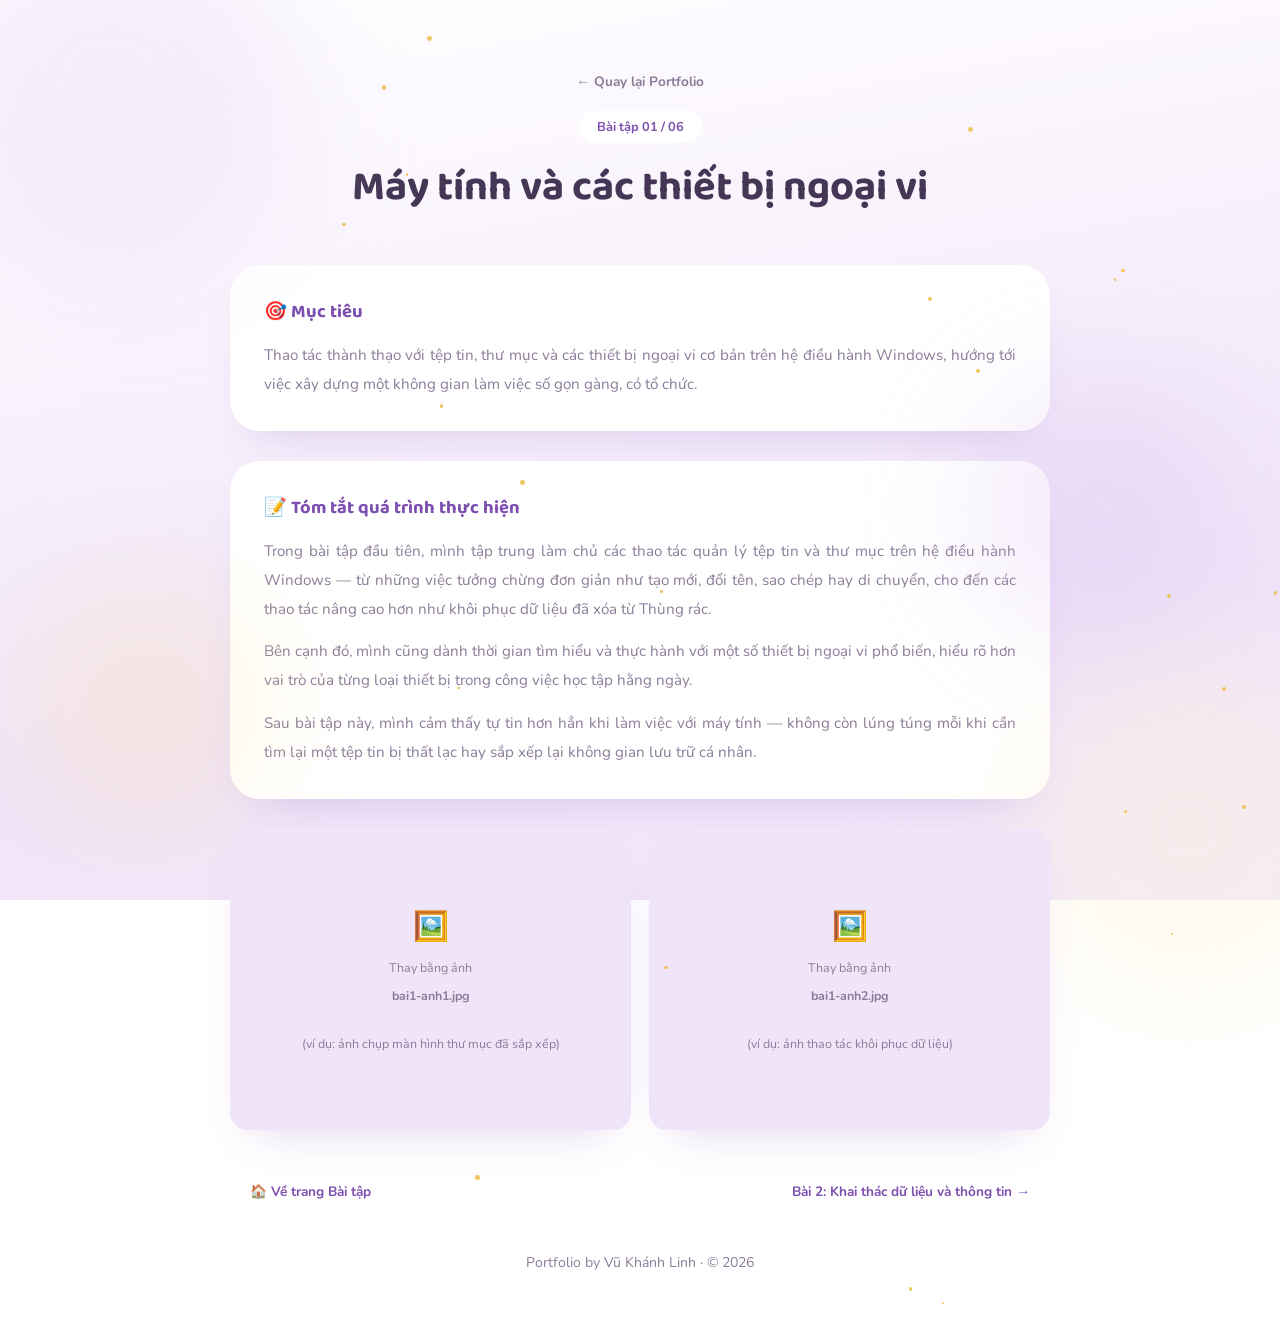
==== baitap1.html @ 7722052b "Create baitap1.html" ====
<!DOCTYPE html>
<html lang="vi">
<head>
<meta charset="UTF-8">
<meta name="viewport" content="width=device-width, initial-scale=1.0">
<title>Bài 1 · Máy tính và các thiết bị ngoại vi — Vũ Khánh Linh</title>
<link rel="preconnect" href="https://fonts.googleapis.com">
<link rel="preconnect" href="https://fonts.gstatic.com" crossorigin>
<link href="https://fonts.googleapis.com/css2?family=Baloo+2:wght@500;600;700;800&family=Nunito:wght@400;500;600;700;800&display=swap" rel="stylesheet">
<link rel="stylesheet" href="style.css">
</head>
<body>

<div class="blob-wrap"><div class="blob blob-1"></div></div>
<div class="blob-wrap"><div class="blob blob-2"></div></div>
<div class="blob-wrap"><div class="blob blob-3"></div></div>
<div class="blob-wrap"><div class="blob blob-4"></div></div>
<div id="star-layer"></div>

<div class="subpage-header">
  <a href="index.html#bai-tap" class="back-link">← Quay lại Portfolio</a><br>
  <span class="subpage-tag">Bài tập 01 / 06</span>
  <h1>Máy tính và các thiết bị ngoại vi</h1>
</div>

<div class="subpage-block">
  <h2>🎯 Mục tiêu</h2>
  <p>Thao tác thành thạo với tệp tin, thư mục và các thiết bị ngoại vi cơ bản trên hệ điều hành
    Windows, hướng tới việc xây dựng một không gian làm việc số gọn gàng, có tổ chức.</p>
</div>

<div class="subpage-block">
  <h2>📝 Tóm tắt quá trình thực hiện</h2>
  <p>Trong bài tập đầu tiên, mình tập trung làm chủ các thao tác quản lý tệp tin và thư mục trên
    hệ điều hành Windows — từ những việc tưởng chừng đơn giản như tạo mới, đổi tên, sao chép hay
    di chuyển, cho đến các thao tác nâng cao hơn như khôi phục dữ liệu đã xóa từ Thùng rác.</p>
  <p>Bên cạnh đó, mình cũng dành thời gian tìm hiểu và thực hành với một số thiết bị ngoại vi
    phổ biến, hiểu rõ hơn vai trò của từng loại thiết bị trong công việc học tập hằng ngày.</p>
  <p>Sau bài tập này, mình cảm thấy tự tin hơn hẳn khi làm việc với máy tính — không còn lúng
    túng mỗi khi cần tìm lại một tệp tin bị thất lạc hay sắp xếp lại không gian lưu trữ cá nhân.</p>
</div>

<div class="image-gallery">
  <div class="image-slot">
    <img src="bai1-anh1.jpg" alt="Hình minh họa quá trình thực hiện bài 1 - ảnh 1"
         onerror="this.style.display='none'; this.nextElementSibling.style.display='flex';">
    <div class="image-placeholder" style="display:none;">
      <span class="ic">🖼️</span>Thay bằng ảnh <b>bai1-anh1.jpg</b><br>(ví dụ: ảnh chụp màn hình thư mục đã sắp xếp)
    </div>
  </div>
  <div class="image-slot">
    <img src="bai1-anh2.jpg" alt="Hình minh họa quá trình thực hiện bài 1 - ảnh 2"
         onerror="this.style.display='none'; this.nextElementSibling.style.display='flex';">
    <div class="image-placeholder" style="display:none;">
      <span class="ic">🖼️</span>Thay bằng ảnh <b>bai1-anh2.jpg</b><br>(ví dụ: ảnh thao tác khôi phục dữ liệu)
    </div>
  </div>
</div>

<div class="subpage-nav">
  <a href="index.html#bai-tap">🏠 Về trang Bài tập</a>
  <a href="bai-tap-2.html">Bài 2: Khai thác dữ liệu và thông tin →</a>
</div>

<footer>Portfolio by Vũ Khánh Linh · © 2026</footer>

<script>
  const starLayer = document.getElementById('star-layer');
  for(let i=0;i<40;i++){
    const s = document.createElement('div');
    s.className = 'twinkle';
    const size = 2 + Math.random()*3;
    s.style.width = size+'px'; s.style.height = size+'px';
    s.style.left = (Math.random()*100)+'vw';
    s.style.top = (Math.random()*300)+'vh';
    s.style.animationDuration = (2+Math.random()*3)+'s';
    s.style.animationDelay = (Math.random()*4)+'s';
    starLayer.appendChild(s);
  }
</script>
</body>
</html>
---- style.css ----
:root{
  --twilight-pale: #F8F2FC;
  --twilight-deep: #F0E4F9;
  --purple-pale: #E6D6F5;
  --purple-soft: #CDA9EA;
  --purple: #A97AD1;
  --purple-deep: #7C4FB0;
  --gold-pale: #FFF3D6;
  --gold-soft: #FFE29C;
  --gold: #F0C563;
  --gold-deep: #DDA53A;
  --ink: #453655;
  --muted: #8B7C99;
  --white-soft: #FFFFFF;
  --shadow-soft: 0 22px 44px -24px rgba(124, 79, 176, 0.26);
  --radius-lg: 30px;
  --radius-sm: 18px;
}
*{ box-sizing: border-box; }
html{ scroll-behavior: smooth; }
@media (prefers-reduced-motion: reduce){
  html{ scroll-behavior: auto; }
  *{ animation-duration: 0.01ms !important; animation-iteration-count: 1 !important; transition-duration: 0.01ms !important; }
}
body{
  margin: 0; font-family: 'Nunito', sans-serif; color: var(--ink);
  background: linear-gradient(170deg, #FFFFFF 0%, var(--twilight-pale) 35%, var(--twilight-deep) 70%, #F3E8FB 100%);
  background-attachment: fixed; overflow-x: hidden; position: relative;
}
h1, h2, h3, .display{ font-family: 'Baloo 2', cursive; font-weight: 700; }
a{ color: inherit; text-decoration: none; }

/* ===== animated aurora blobs + stars ===== */
.blob-wrap{ position: fixed; inset: 0; z-index: 0; pointer-events: none; }
.blob{ position: fixed; border-radius: 50%; filter: blur(60px); opacity: 0.38; z-index: 0; pointer-events: none; }
.blob-1{ width: 380px; height: 380px; background: var(--purple-pale); top: -100px; left: -80px; animation: float1 17s ease-in-out infinite; }
.blob-2{ width: 340px; height: 340px; background: var(--gold-pale); bottom: -100px; right: -80px; animation: float2 21s ease-in-out infinite; }
.blob-3{ width: 260px; height: 260px; background: var(--purple-soft); top: 42%; right: 4%; animation: float3 19s ease-in-out infinite; opacity: 0.22; }
.blob-4{ width: 240px; height: 240px; background: var(--gold-soft); top: 65%; left: 2%; animation: float2 23s ease-in-out infinite; opacity: 0.25; }
@keyframes float1{ 0%,100%{ transform: translate(0,0) scale(1); } 50%{ transform: translate(-45px,55px) scale(1.12); } }
@keyframes float2{ 0%,100%{ transform: translate(0,0) scale(1); } 50%{ transform: translate(45px,-35px) scale(1.15); } }
@keyframes float3{ 0%,100%{ transform: translate(0,0) scale(1); } 50%{ transform: translate(-28px,-30px) scale(0.9); } }

#star-layer{ position: fixed; inset: 0; pointer-events: none; z-index: 1; }
.twinkle{ position: absolute; border-radius: 50%; background: var(--gold); animation: twinkle ease-in-out infinite; }
@keyframes twinkle{ 0%,100%{ opacity: 0.15; transform: scale(0.8); } 50%{ opacity: 0.9; transform: scale(1.3); } }

#sticker-layer{ position: fixed; inset: 0; pointer-events: none; z-index: 1; }
.float-sticker{ position: absolute; font-size: 1.5rem; animation: bob 5.5s ease-in-out infinite; opacity: 0.8; filter: drop-shadow(0 6px 10px rgba(124,79,176,0.18)); }
@keyframes bob{ 0%,100%{ transform: translateY(0) rotate(-6deg); } 50%{ transform: translateY(-20px) rotate(8deg); } }

.cursor-glow{
  position: fixed; width: 20px; height: 20px; border-radius: 50%;
  background: radial-gradient(circle, rgba(255,255,255,0.95), var(--gold-soft) 55%, transparent 75%);
  pointer-events: none; z-index: 999; transform: translate(-50%,-50%); mix-blend-mode: multiply;
  opacity: 0; transition: opacity 0.3s ease;
}

nav{
  position: sticky; top: 14px; z-index: 50; display: flex; align-items: center; justify-content: space-between;
  padding: 12px 22px; margin: 14px 6vw 0; background: rgba(255,255,255,0.78); backdrop-filter: blur(16px);
  border: 1px solid rgba(124,79,176,0.15); border-radius: 999px; box-shadow: var(--shadow-soft);
  flex-wrap: wrap; gap: 10px;
}
.logo-group{ display: flex; align-items: center; gap: 10px; }
.logo-badge{
  width: 38px; height: 38px; border-radius: 50%; overflow: hidden; flex-shrink: 0;
  background: linear-gradient(135deg, var(--purple-soft), var(--gold-soft)); display: flex; align-items: center; justify-content: center;
  border: 2px solid #fff; box-shadow: var(--shadow-soft); font-family: 'Baloo 2', cursive; color: var(--purple-deep); font-size: 0.9rem;
}
.logo-badge img{ width: 100%; height: 100%; object-fit: cover; }
.logo{ font-family: 'Baloo 2', cursive; font-size: 1.2rem; color: var(--purple-deep); }
.mssv-chip{
  font-size: 0.64rem; font-weight: 700; color: var(--gold-deep); background: rgba(240,197,99,0.18);
  border: 1px solid rgba(240,197,99,0.4); padding: 4px 12px; border-radius: 999px; white-space: nowrap;
}
.nav-links{ display: flex; gap: 4px; list-style: none; margin: 0; padding: 6px; background: rgba(255,255,255,0.6); border-radius: 999px; flex-wrap: wrap; }
.nav-links li a{
  display: inline-block; padding: 9px 14px; border-radius: 999px; font-weight: 700; font-size: 0.82rem;
  color: var(--ink); transition: all 0.4s cubic-bezier(.3,1.4,.5,1);
}
.nav-links li a:hover, .nav-links li a.active{
  background: linear-gradient(135deg, var(--purple-deep), var(--gold-deep)); color: #fff;
  box-shadow: 0 8px 18px -6px rgba(124,79,176,0.4); transform: translateY(-2px) scale(1.04);
}
.nav-actions{ display: flex; align-items: center; gap: 10px; }
.nav-btn{
  display: inline-flex; align-items: center; gap: 6px; padding: 10px 16px; border-radius: 999px;
  font-weight: 700; font-size: 0.76rem; white-space: nowrap; cursor: pointer; border: none;
  font-family: 'Nunito', sans-serif; transition: transform 0.35s cubic-bezier(.3,1.4,.5,1);
}
.nav-btn-outline{ background: rgba(255,255,255,0.7); color: var(--purple-deep); border: 1.5px solid rgba(124,79,176,0.28); }
.nav-btn-outline:hover{ transform: translateY(-3px) rotate(-2deg); background: #fff; }
.nav-btn-solid{ background: linear-gradient(135deg, var(--gold-deep), var(--gold)); color: #fff; }
.nav-btn-solid:hover{ transform: translateY(-3px) rotate(2deg); box-shadow: 0 12px 22px -8px rgba(221,165,58,0.45); }

section{ position: relative; z-index: 2; padding: 90px 8vw; max-width: 1160px; margin: 0 auto; }
.reveal{ opacity: 0; transform: translateY(36px) scale(0.98); transition: opacity 0.7s ease, transform 0.7s cubic-bezier(.2,.8,.3,1.15); }
.reveal.in-view{ opacity: 1; transform: translateY(0) scale(1); }
.section-head{ text-align: center; margin-bottom: 46px; }
.section-head h2{ font-size: clamp(1.6rem, 3.6vw, 2.3rem); color: var(--ink); }
.section-head p{ max-width: 560px; margin: 10px auto 0; color: var(--muted); font-size: 0.98rem; }
.eyebrow{
  display: inline-flex; background: var(--white-soft); padding: 7px 18px; border-radius: 999px;
  font-weight: 700; font-size: 0.82rem; color: var(--purple-deep); box-shadow: var(--shadow-soft);
}

/* ===== HERO — asymmetric: text left, floating moon-badge avatar overlapping top-right ===== */
.hero{ padding-top: 70px; position: relative; }
.hero-inner{
  max-width: 760px; margin: 0 auto; text-align: center; display: flex; flex-direction: column;
  align-items: center; gap: 18px; position: relative;
}
.moon-avatar{
  position: relative; width: 128px; height: 128px; border-radius: 50%; margin-bottom: 4px;
  padding: 6px; background: linear-gradient(135deg, var(--purple-soft), var(--gold-soft));
  box-shadow: var(--shadow-soft); animation: frame-float 6s ease-in-out infinite;
}
@keyframes frame-float{ 0%,100%{ transform: translateY(0) rotate(-2deg); } 50%{ transform: translateY(-12px) rotate(2deg); } }
.moon-avatar::before{
  content: ""; position: absolute; inset: -9px; border-radius: 50%;
  border: 2px dashed rgba(124,79,176,0.35); animation: spin 30s linear infinite;
}
@keyframes spin{ to{ transform: rotate(360deg); } }
.moon-inner{
  width: 100%; height: 100%; border-radius: 50%; overflow: hidden;
  background: linear-gradient(160deg, #FBF5FF, var(--purple-pale)); display: flex; align-items: center; justify-content: center;
}
.moon-inner img{ width: 100%; height: 100%; object-fit: cover; }
.moon-inner .avatar-fallback{ font-family: 'Baloo 2', cursive; color: var(--purple-deep); font-size: 2.6rem; }
.moon-avatar .star-badge{
  position: absolute; bottom: -2px; right: -6px; background: #fff; border-radius: 50%; width: 38px; height: 38px;
  display: flex; align-items: center; justify-content: center; font-size: 1.05rem; box-shadow: var(--shadow-soft);
  animation: wiggle 3.5s ease-in-out infinite; z-index: 3;
}
@keyframes wiggle{ 0%,100%{ transform: rotate(-10deg); } 50%{ transform: rotate(12deg); } }
.hero h1{ font-size: clamp(2.1rem, 4.6vw, 3.2rem); line-height: 1.2; margin: 0; color: var(--ink); }
.hero h1 span{ color: var(--purple-deep); }
.hero-inner > p{ font-size: 1rem; line-height: 1.85; color: var(--muted); max-width: 600px; }
.hero-inner > p b{ color: var(--ink); }
.hero-meta{ display: flex; flex-wrap: wrap; gap: 10px; justify-content: center; }
.hero-meta span{
  font-size: 0.78rem; font-weight: 700; padding: 8px 16px; border-radius: 999px;
  background: var(--white-soft); border: 1px solid rgba(124,79,176,0.22); color: var(--purple-deep); box-shadow: var(--shadow-soft);
}
.hero-cta{ display: flex; gap: 14px; flex-wrap: wrap; justify-content: center; margin-top: 6px; }
.btn{
  padding: 13px 26px; border-radius: 999px; font-weight: 700; font-family: 'Nunito', sans-serif;
  cursor: pointer; border: none; font-size: 0.9rem; transition: transform 0.35s cubic-bezier(.3,1.4,.5,1), box-shadow 0.35s ease;
  display: inline-block;
}
.btn-primary{ background: linear-gradient(135deg, var(--purple-deep), var(--purple)); color: #fff; box-shadow: 0 14px 26px -10px rgba(124,79,176,0.45); }
.btn-primary:hover{ transform: translateY(-4px) scale(1.03) rotate(-1deg); }
.btn-ghost{ background: rgba(255,255,255,0.7); color: var(--gold-deep); border: 2px solid var(--gold-soft); }
.btn-ghost:hover{ transform: translateY(-4px) rotate(1deg); background: #fff; }

/* ===== Đôi nét về mình — horizontal constellation ribbon ===== */
.constellation{ display: flex; align-items: flex-start; justify-content: space-between; position: relative; gap: 10px; }
.constellation::before{
  content: ""; position: absolute; top: 22px; left: 8%; right: 8%; height: 2px;
  background: repeating-linear-gradient(to right, var(--purple-soft) 0 8px, transparent 8px 16px); opacity: 0.6; z-index: 0;
}
.const-item{ flex: 1; text-align: center; position: relative; z-index: 1; padding: 0 8px; }
.const-dot{
  width: 46px; height: 46px; border-radius: 50%; margin: 0 auto 18px; display: flex; align-items: center; justify-content: center;
  background: linear-gradient(135deg, var(--purple-soft), var(--gold-soft)); font-size: 1.15rem; box-shadow: var(--shadow-soft);
  border: 3px solid #fff;
}
.const-card{
  background: var(--white-soft); border-radius: var(--radius-sm); padding: 24px 20px; box-shadow: var(--shadow-soft);
  transition: transform 0.4s cubic-bezier(.2,.9,.3,1.3);
}
.const-card:hover{ transform: translateY(-6px); }
.const-card h3{ font-size: 0.98rem; margin: 0 0 10px; color: var(--ink); }
.const-card p{ font-size: 0.83rem; line-height: 1.7; color: var(--muted); margin: 0; }
@media (max-width: 760px){
  .constellation{ flex-direction: column; }
  .constellation::before{ display: none; }
  .const-item{ margin-bottom: 20px; }
}

/* ===== Bài tập — clickable card grid linking to sub-pages ===== */
.work-grid{ display: grid; grid-template-columns: repeat(auto-fit, minmax(260px, 1fr)); gap: 22px; }
.work-card{
  display: block; background: var(--white-soft); border-radius: var(--radius-sm); padding: 26px 24px;
  box-shadow: var(--shadow-soft); border: 1px solid rgba(124,79,176,0.1);
  transition: transform 0.4s cubic-bezier(.2,.9,.3,1.3), box-shadow 0.4s ease;
}
.work-card:hover{ transform: translateY(-8px); box-shadow: 0 28px 48px -22px rgba(124,79,176,0.4); }
.work-card .w-top{ display: flex; align-items: center; gap: 12px; margin-bottom: 14px; }
.work-card .w-num{
  width: 34px; height: 34px; border-radius: 50%; flex-shrink: 0; display: flex; align-items: center; justify-content: center;
  font-family: 'Baloo 2', cursive; font-weight: 700; font-size: 0.85rem; color: #fff;
  background: linear-gradient(135deg, var(--purple-deep), var(--gold-deep));
}
.work-card h3{ margin: 0; font-size: 1.02rem; color: var(--ink); line-height: 1.35; }
.work-card .w-goal{ font-size: 0.83rem; line-height: 1.7; color: var(--muted); margin: 0 0 16px; }
.work-card .w-link{
  display: inline-flex; align-items: center; gap: 6px; font-size: 0.8rem; font-weight: 700; color: var(--purple-deep);
  padding: 8px 16px; border-radius: 999px; border: 1.5px solid rgba(124,79,176,0.28); transition: all 0.3s ease;
}
.work-card:hover .w-link{ background: linear-gradient(135deg, var(--purple-deep), var(--gold-deep)); color: #fff; border-color: transparent; }

/* ===== Tổng kết — 3-column moon-phase panels ===== */
.phase-grid{ display: grid; grid-template-columns: repeat(3, 1fr); gap: 20px; margin-bottom: 40px; }
@media (max-width: 860px){ .phase-grid{ grid-template-columns: 1fr; } }
.phase-card{
  background: var(--white-soft); border-radius: var(--radius-sm); padding: 28px 24px; box-shadow: var(--shadow-soft);
  transition: transform 0.4s cubic-bezier(.2,.9,.3,1.3);
}
.phase-card:hover{ transform: translateY(-6px); }
.phase-card .p-icon{
  width: 44px; height: 44px; border-radius: 50%; display: flex; align-items: center; justify-content: center;
  background: linear-gradient(135deg, var(--purple-soft), var(--gold-soft)); font-size: 1.2rem; margin-bottom: 14px;
}
.phase-card h3{ font-size: 1rem; margin: 0 0 10px; color: var(--ink); }
.phase-card p{ font-size: 0.85rem; line-height: 1.75; color: var(--muted); margin: 0; text-align: justify; }
.thanks-note{
  max-width: 700px; margin: 0 auto 34px; text-align: center; font-size: 0.92rem; line-height: 1.85;
  color: var(--muted); font-style: italic; padding: 24px 28px; background: rgba(255,255,255,0.55);
  border-radius: var(--radius-sm); box-shadow: var(--shadow-soft);
}
.stat-solo{ display: flex; justify-content: center; }
.stat-circle{
  display: flex; flex-direction: column; align-items: center; justify-content: center; width: 118px; height: 118px;
  border-radius: 50%; background: rgba(255,255,255,0.85); border: 1.5px solid rgba(124,79,176,0.3); box-shadow: var(--shadow-soft);
}
.stat-circle .num{ font-family: 'Baloo 2', cursive; font-size: 1.4rem; color: var(--purple-deep); }
.stat-circle .label{ font-size: 0.68rem; color: var(--muted); text-align: center; margin-top: 4px; padding: 0 8px; }

footer{ position: relative; z-index: 2; text-align: center; padding: 40px 6vw 60px; color: var(--muted); font-size: 0.88rem; }

/* ===== Sub-page (bài tập chi tiết) shared styles ===== */
.subpage-header{ max-width: 820px; margin: 0 auto 50px; text-align: center; padding-top: 70px; }
.subpage-tag{
  display: inline-flex; background: var(--white-soft); padding: 7px 18px; border-radius: 999px;
  font-weight: 700; font-size: 0.8rem; color: var(--purple-deep); box-shadow: var(--shadow-soft); margin-bottom: 18px;
}
.subpage-header h1{ font-size: clamp(1.8rem, 4vw, 2.6rem); color: var(--ink); margin: 0 0 14px; line-height: 1.3; }
.back-link{
  display: inline-flex; align-items: center; gap: 8px; font-size: 0.85rem; font-weight: 700; color: var(--muted);
  margin-bottom: 20px; transition: color 0.3s ease;
}
.back-link:hover{ color: var(--purple-deep); }
.subpage-block{
  max-width: 820px; margin: 0 auto 30px; background: var(--white-soft); border-radius: var(--radius-lg);
  padding: 32px 34px; box-shadow: var(--shadow-soft);
}
.subpage-block h2{ font-size: 1.15rem; margin: 0 0 14px; color: var(--purple-deep); display: flex; align-items: center; gap: 10px; }
.subpage-block p{ font-size: 0.95rem; line-height: 1.9; color: var(--muted); margin: 0 0 14px; text-align: justify; }
.subpage-block p:last-child{ margin-bottom: 0; }
.image-gallery{ display: grid; grid-template-columns: repeat(auto-fit, minmax(220px, 1fr)); gap: 18px; max-width: 820px; margin: 0 auto 30px; }
.image-slot{
  aspect-ratio: 4/3; border-radius: var(--radius-sm); overflow: hidden; background: var(--twilight-deep);
  display: flex; align-items: center; justify-content: center; box-shadow: var(--shadow-soft); position: relative;
}
.image-slot img{ width: 100%; height: 100%; object-fit: cover; }
.image-placeholder{
  display: flex; flex-direction: column; align-items: center; justify-content: center; gap: 8px; padding: 20px;
  color: var(--muted); text-align: center; font-size: 0.78rem; line-height: 1.6;
}
.image-placeholder .ic{ font-size: 1.8rem; }
.subpage-nav{
  max-width: 820px; margin: 40px auto 0; display: flex; justify-content: space-between; gap: 16px; flex-wrap: wrap;
}
.subpage-nav a{
  font-size: 0.85rem; font-weight: 700; color: var(--purple-deep); padding: 12px 20px; border-radius: 999px;
  background: var(--white-soft); box-shadow: var(--shadow-soft); transition: transform 0.3s ease;
}
.subpage-nav a:hover{ transform: translateY(-3px); }
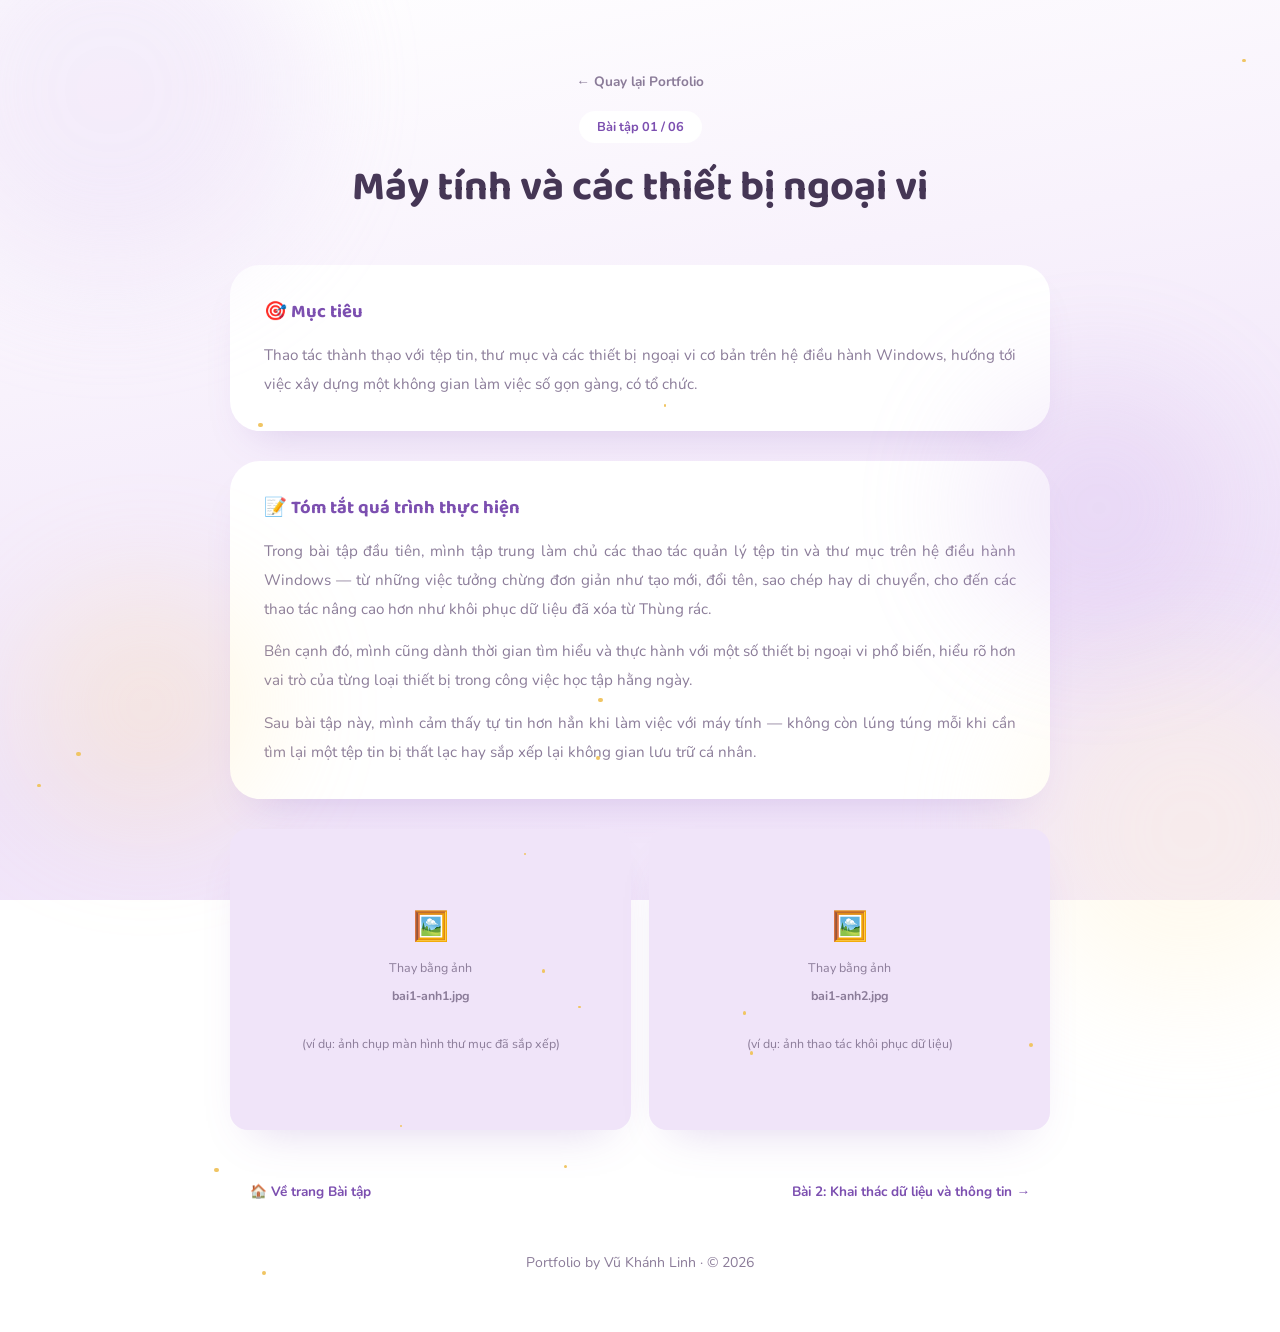
==== commit 8ca948b4: "Update baitap1.html" ====
--- a/baitap1.html
+++ b/baitap1.html
@@ -42,14 +42,14 @@
 
 <div class="image-gallery">
   <div class="image-slot">
-    <img src="bai1-anh1.jpg" alt="Hình minh họa quá trình thực hiện bài 1 - ảnh 1"
+    <img src="bai1anh1.jpg" alt="Hình minh họa quá trình thực hiện bài 1 - ảnh 1"
          onerror="this.style.display='none'; this.nextElementSibling.style.display='flex';">
     <div class="image-placeholder" style="display:none;">
       <span class="ic">🖼️</span>Thay bằng ảnh <b>bai1-anh1.jpg</b><br>(ví dụ: ảnh chụp màn hình thư mục đã sắp xếp)
     </div>
   </div>
   <div class="image-slot">
-    <img src="bai1-anh2.jpg" alt="Hình minh họa quá trình thực hiện bài 1 - ảnh 2"
+    <img src="bai1anh2.jpg" alt="Hình minh họa quá trình thực hiện bài 1 - ảnh 2"
          onerror="this.style.display='none'; this.nextElementSibling.style.display='flex';">
     <div class="image-placeholder" style="display:none;">
       <span class="ic">🖼️</span>Thay bằng ảnh <b>bai1-anh2.jpg</b><br>(ví dụ: ảnh thao tác khôi phục dữ liệu)
@@ -59,7 +59,7 @@
 
 <div class="subpage-nav">
   <a href="index.html#bai-tap">🏠 Về trang Bài tập</a>
-  <a href="bai-tap-2.html">Bài 2: Khai thác dữ liệu và thông tin →</a>
+  <a href="baitap2.html">Bài 2: Khai thác dữ liệu và thông tin →</a>
 </div>
 
 <footer>Portfolio by Vũ Khánh Linh · © 2026</footer>
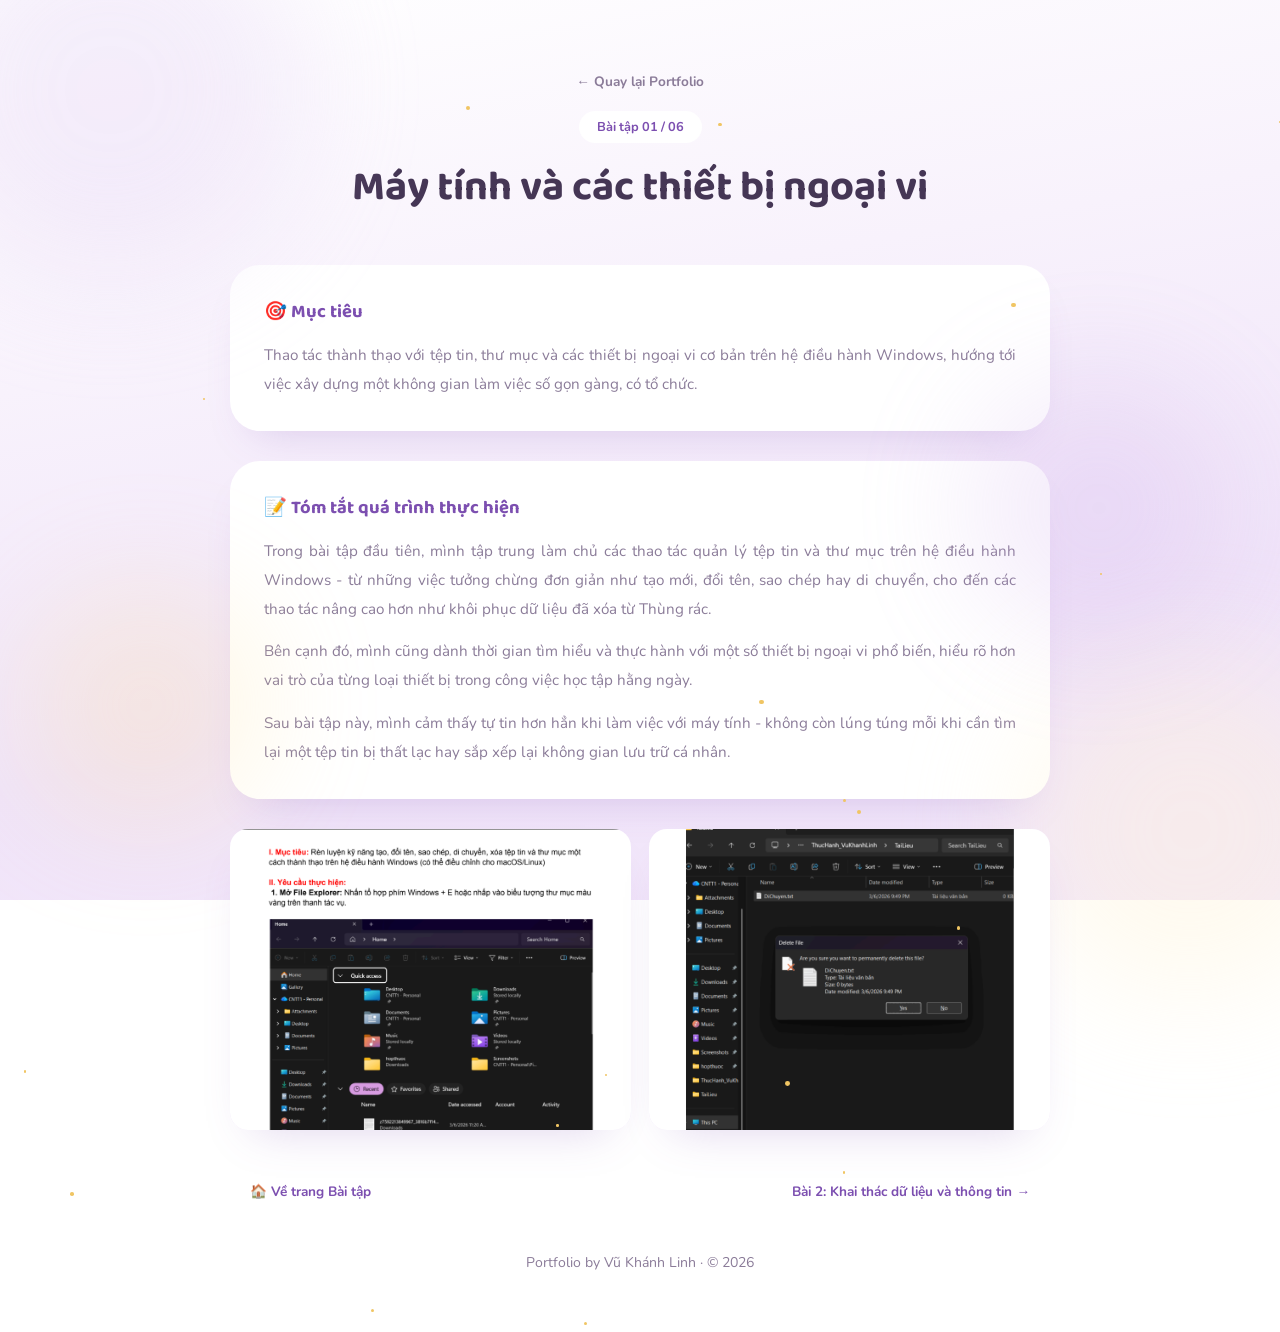
==== commit a3dfe43d: "Update baitap1.html" ====
--- a/baitap1.html
+++ b/baitap1.html
@@ -32,24 +32,24 @@
 <div class="subpage-block">
   <h2>📝 Tóm tắt quá trình thực hiện</h2>
   <p>Trong bài tập đầu tiên, mình tập trung làm chủ các thao tác quản lý tệp tin và thư mục trên
-    hệ điều hành Windows — từ những việc tưởng chừng đơn giản như tạo mới, đổi tên, sao chép hay
+    hệ điều hành Windows - từ những việc tưởng chừng đơn giản như tạo mới, đổi tên, sao chép hay
     di chuyển, cho đến các thao tác nâng cao hơn như khôi phục dữ liệu đã xóa từ Thùng rác.</p>
   <p>Bên cạnh đó, mình cũng dành thời gian tìm hiểu và thực hành với một số thiết bị ngoại vi
     phổ biến, hiểu rõ hơn vai trò của từng loại thiết bị trong công việc học tập hằng ngày.</p>
-  <p>Sau bài tập này, mình cảm thấy tự tin hơn hẳn khi làm việc với máy tính — không còn lúng
+  <p>Sau bài tập này, mình cảm thấy tự tin hơn hẳn khi làm việc với máy tính - không còn lúng
     túng mỗi khi cần tìm lại một tệp tin bị thất lạc hay sắp xếp lại không gian lưu trữ cá nhân.</p>
 </div>
 
 <div class="image-gallery">
   <div class="image-slot">
-    <img src="bai1anh1.jpg" alt="Hình minh họa quá trình thực hiện bài 1 - ảnh 1"
+    <img src="bai1anh1.png" alt="Hình minh họa quá trình thực hiện bài 1 - ảnh 1"
          onerror="this.style.display='none'; this.nextElementSibling.style.display='flex';">
     <div class="image-placeholder" style="display:none;">
       <span class="ic">🖼️</span>Thay bằng ảnh <b>bai1-anh1.jpg</b><br>(ví dụ: ảnh chụp màn hình thư mục đã sắp xếp)
     </div>
   </div>
   <div class="image-slot">
-    <img src="bai1anh2.jpg" alt="Hình minh họa quá trình thực hiện bài 1 - ảnh 2"
+    <img src="bai1anh2.png" alt="Hình minh họa quá trình thực hiện bài 1 - ảnh 2"
          onerror="this.style.display='none'; this.nextElementSibling.style.display='flex';">
     <div class="image-placeholder" style="display:none;">
       <span class="ic">🖼️</span>Thay bằng ảnh <b>bai1-anh2.jpg</b><br>(ví dụ: ảnh thao tác khôi phục dữ liệu)
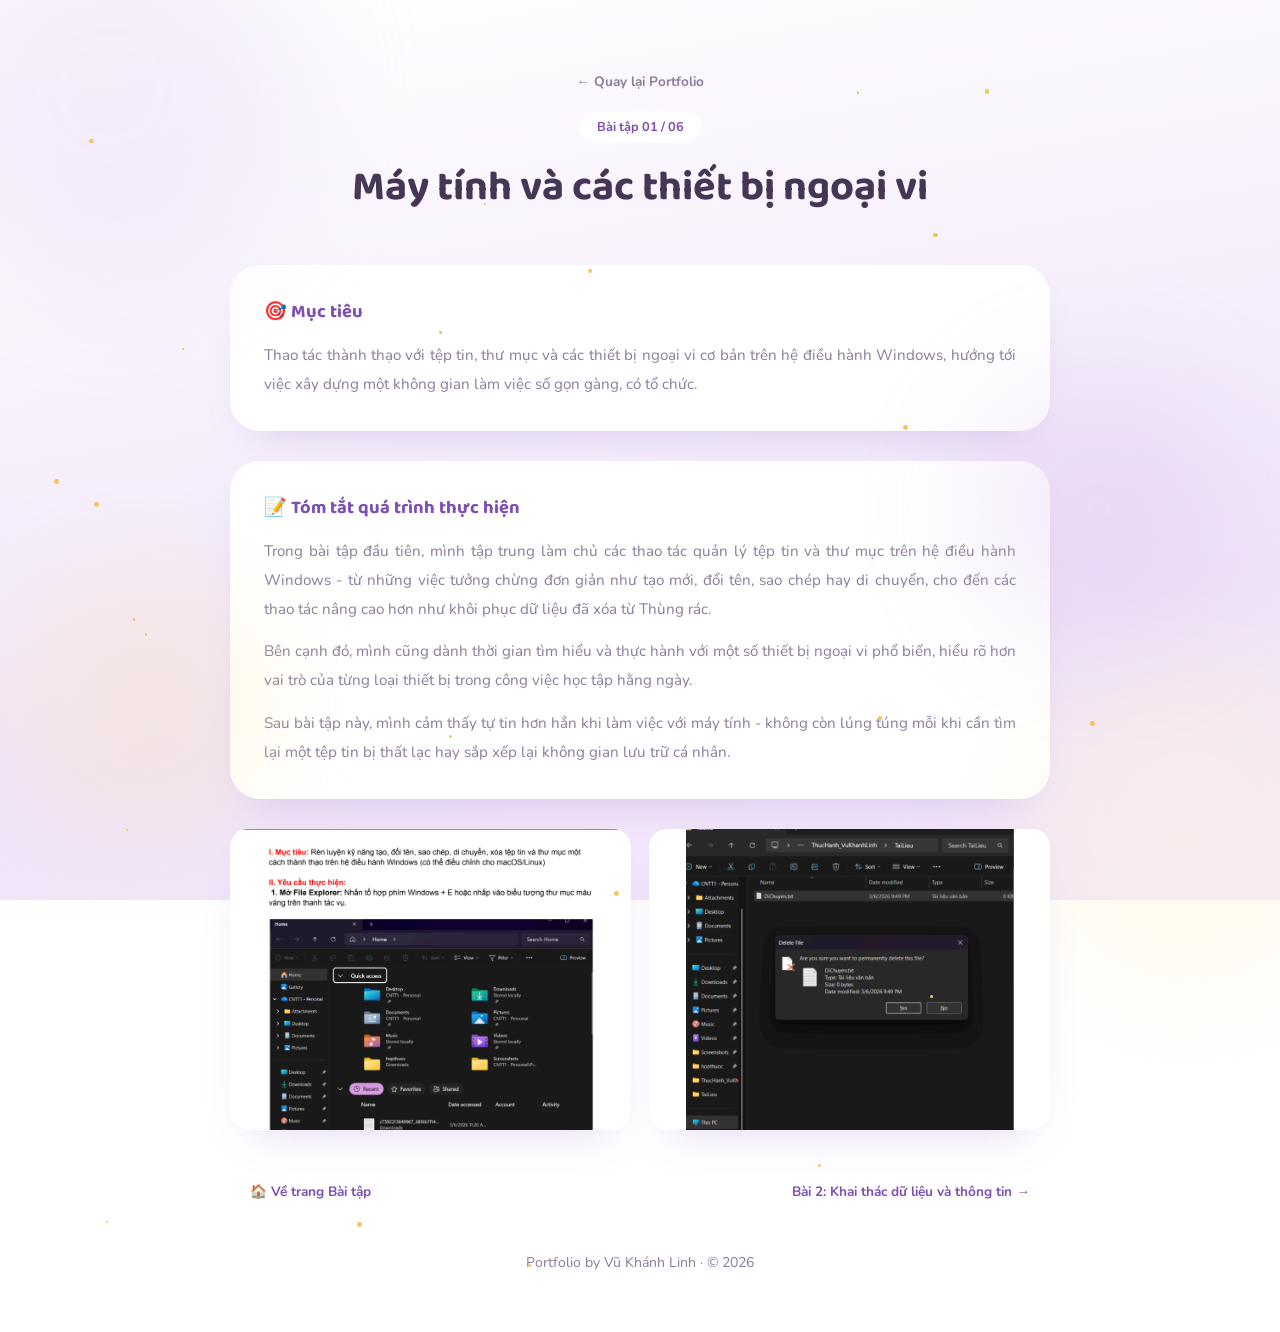
==== commit 24afb9c2: "Update baitap1.html" ====
--- a/baitap1.html
+++ b/baitap1.html
@@ -3,7 +3,7 @@
 <head>
 <meta charset="UTF-8">
 <meta name="viewport" content="width=device-width, initial-scale=1.0">
-<title>Bài 1 · Máy tính và các thiết bị ngoại vi — Vũ Khánh Linh</title>
+<title>Bài 1 · Thao tác cơ bản với tệp tin và thư mục - Vũ Khánh Linh</title>
 <link rel="preconnect" href="https://fonts.googleapis.com">
 <link rel="preconnect" href="https://fonts.gstatic.com" crossorigin>
 <link href="https://fonts.googleapis.com/css2?family=Baloo+2:wght@500;600;700;800&family=Nunito:wght@400;500;600;700;800&display=swap" rel="stylesheet">
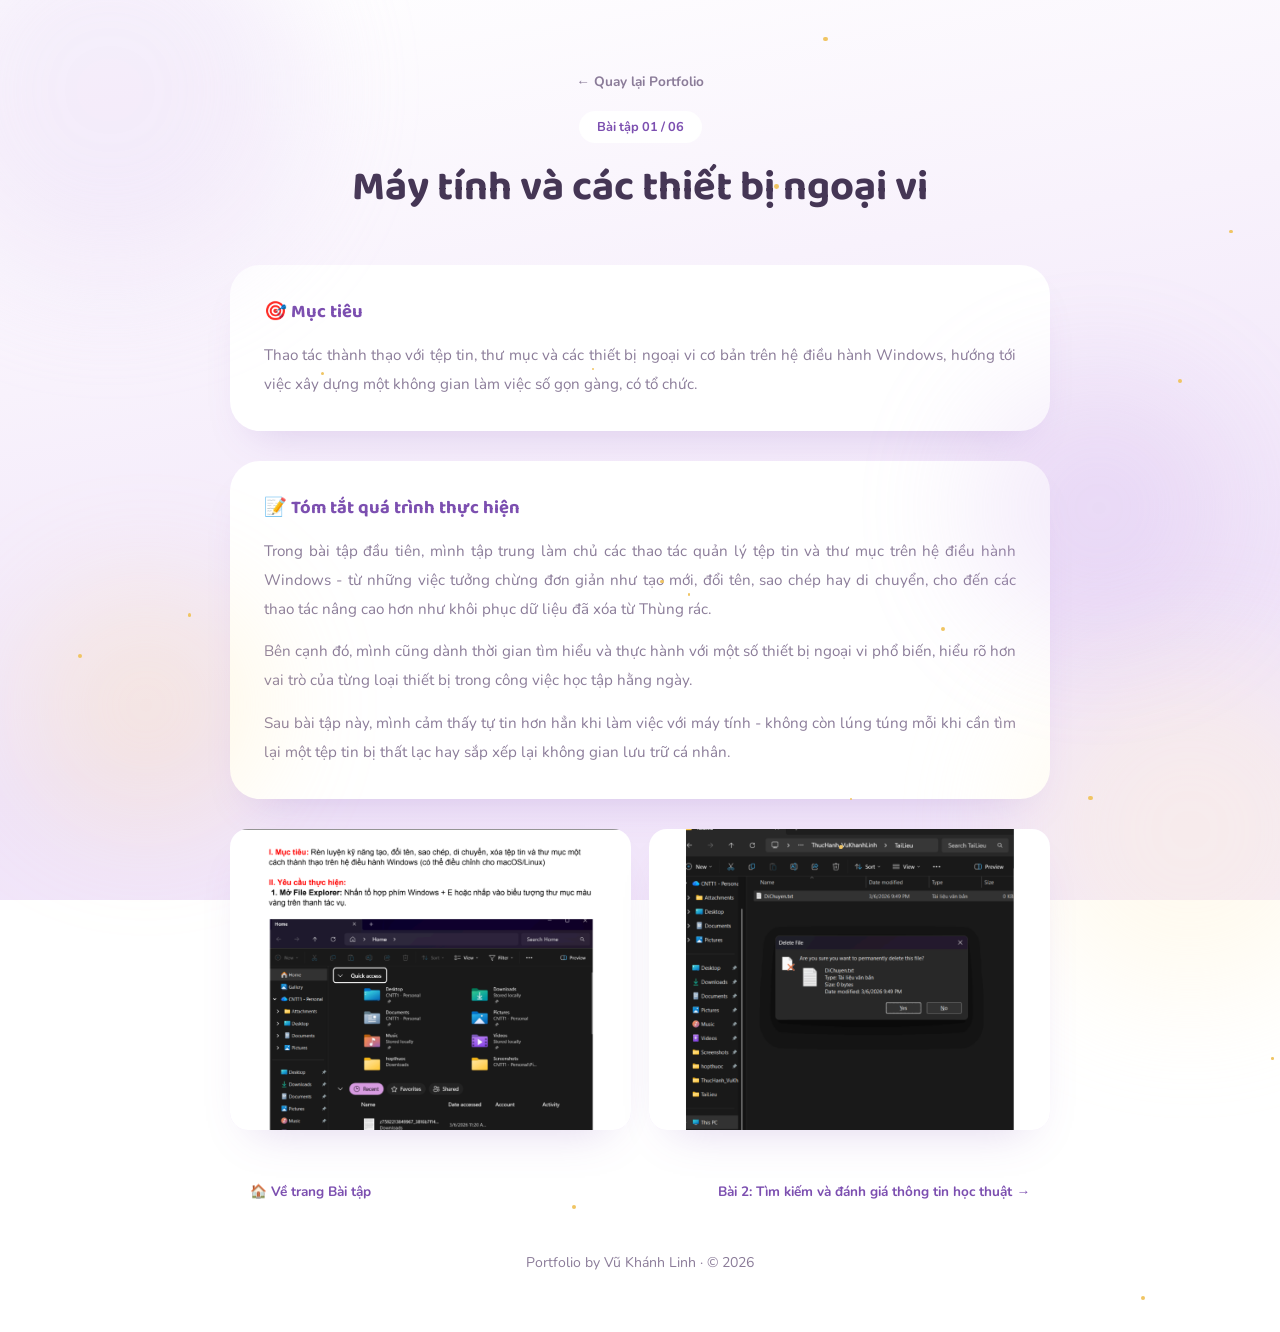
==== commit 69f21738: "Update baitap1.html" ====
--- a/baitap1.html
+++ b/baitap1.html
@@ -59,7 +59,7 @@
 
 <div class="subpage-nav">
   <a href="index.html#bai-tap">🏠 Về trang Bài tập</a>
-  <a href="baitap2.html">Bài 2: Khai thác dữ liệu và thông tin →</a>
+  <a href="baitap2.html">Bài 2: Tìm kiếm và đánh giá thông tin học thuật →</a>
 </div>
 
 <footer>Portfolio by Vũ Khánh Linh · © 2026</footer>
